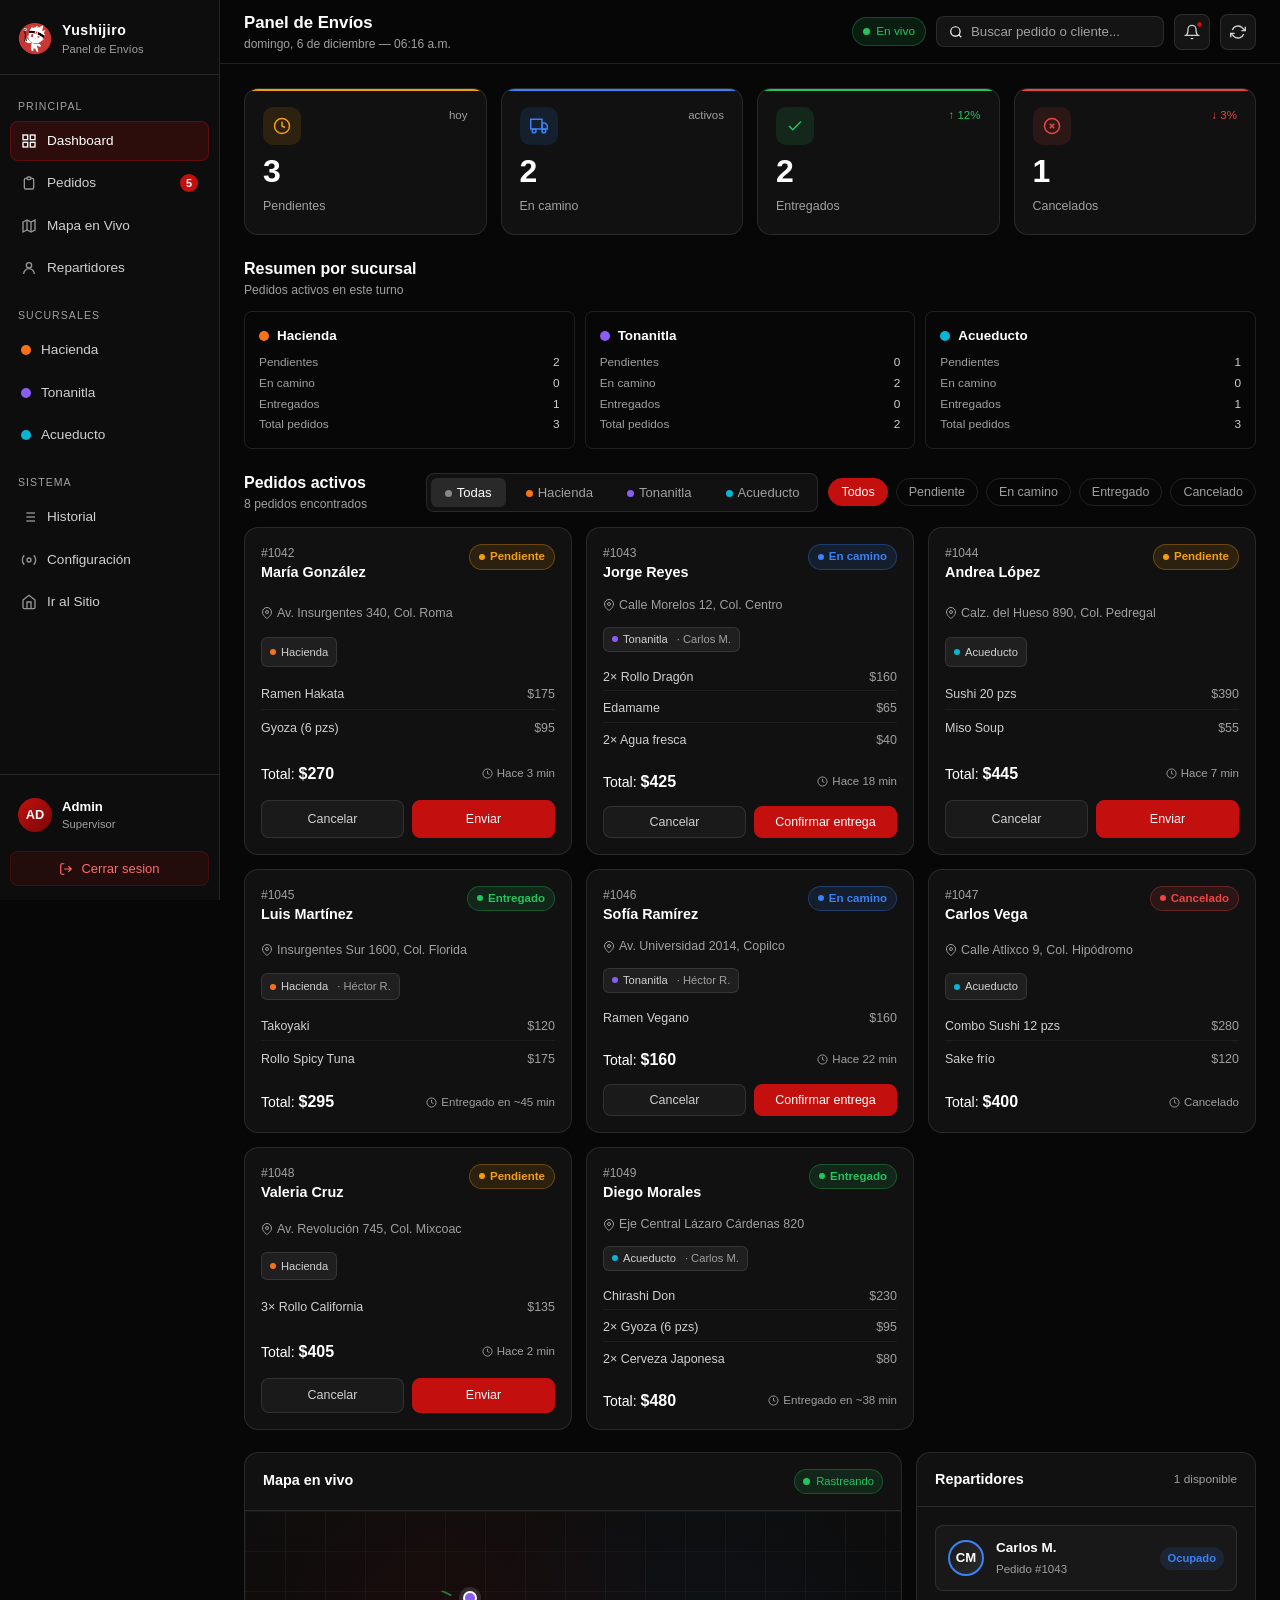
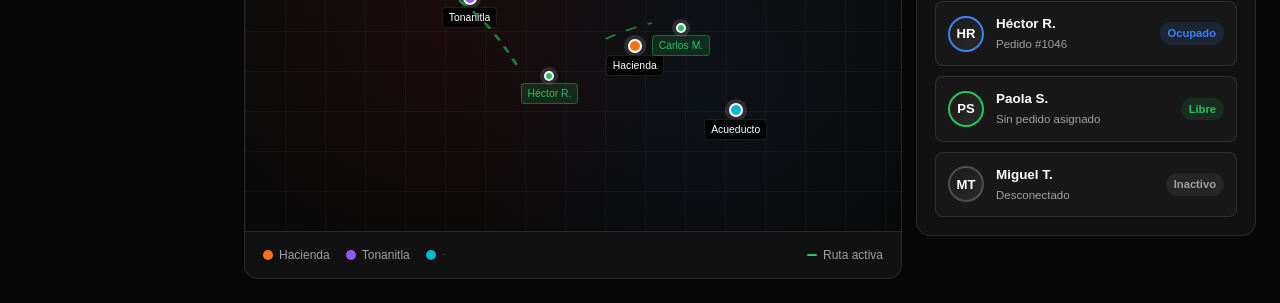
==== panel/index.html @ d5bc66e7 "Implementar seguridad: auth PHP, CORS, credenciales server-side - Mueve URL del VPS a config.php (gi" ====
<!DOCTYPE html>
<html lang="es">
<head>
    <meta charset="UTF-8">
    <meta name="viewport" content="width=device-width, initial-scale=1.0">
    <title>Panel de Envíos | Yushijiro San</title>
    <link rel="stylesheet" href="css/panel.css">
    <link rel="shortcut icon" href="../img/logo.png" type="image/x-icon">
    <link rel="preconnect" href="https://fonts.googleapis.com">
    <link rel="preconnect" href="https://fonts.gstatic.com" crossorigin>
    <link href="https://fonts.googleapis.com/css2?family=Viaoda+Libre&family=RocknRoll+One&display=swap" rel="stylesheet">
</head>
<body>

<!-- ===== SIDEBAR ===== -->
<aside class="sidebar" id="sidebar">
    <div class="sidebar-brand">
        <img src="../img/logo.png" alt="Logo Yushijiro">
        <div class="sidebar-brand-text">
            <strong>Yushijiro</strong>
            <span>Panel de Envíos</span>
        </div>
    </div>

    <nav class="sidebar-nav">
        <span class="nav-label">Principal</span>
        <a href="#" class="nav-item active">
            <svg width="16" height="16" viewBox="0 0 24 24" fill="none" stroke="currentColor" stroke-width="2"><rect x="3" y="3" width="7" height="7"/><rect x="14" y="3" width="7" height="7"/><rect x="3" y="14" width="7" height="7"/><rect x="14" y="14" width="7" height="7"/></svg>
            Dashboard
        </a>
        <a href="#pedidos" class="nav-item">
            <svg width="16" height="16" viewBox="0 0 24 24" fill="none" stroke="currentColor" stroke-width="2"><path d="M9 5H7a2 2 0 00-2 2v12a2 2 0 002 2h10a2 2 0 002-2V7a2 2 0 00-2-2h-2M9 5a2 2 0 002 2h2a2 2 0 002-2M9 5a2 2 0 012-2h2a2 2 0 012 2"/></svg>
            Pedidos
            <span class="nav-badge" id="badge-total">8</span>
        </a>
        <a href="#mapa" class="nav-item">
            <svg width="16" height="16" viewBox="0 0 24 24" fill="none" stroke="currentColor" stroke-width="2"><polygon points="3 6 9 3 15 6 21 3 21 18 15 21 9 18 3 21"/><line x1="9" y1="3" x2="9" y2="18"/><line x1="15" y1="6" x2="15" y2="21"/></svg>
            Mapa en Vivo
        </a>
        <a href="#repartidores" class="nav-item">
            <svg width="16" height="16" viewBox="0 0 24 24" fill="none" stroke="currentColor" stroke-width="2"><circle cx="12" cy="8" r="4"/><path d="M20 21a8 8 0 10-16 0"/></svg>
            Repartidores
        </a>

        <span class="nav-label" style="margin-top:8px">Sucursales</span>
        <a href="#" class="nav-item">
            <span style="width:10px;height:10px;border-radius:999px;background:#f97316;flex-shrink:0"></span>
            Hacienda
        </a>
        <a href="#" class="nav-item">
            <span style="width:10px;height:10px;border-radius:999px;background:#8b5cf6;flex-shrink:0"></span>
            Tonanitla
        </a>
        <a href="#" class="nav-item">
            <span style="width:10px;height:10px;border-radius:999px;background:#06b6d4;flex-shrink:0"></span>
            Acueducto
        </a>

        <span class="nav-label" style="margin-top:8px">Sistema</span>
        <a href="#" class="nav-item">
            <svg width="16" height="16" viewBox="0 0 24 24" fill="none" stroke="currentColor" stroke-width="2"><line x1="8" y1="6" x2="21" y2="6"/><line x1="8" y1="12" x2="21" y2="12"/><line x1="8" y1="18" x2="21" y2="18"/><line x1="3" y1="6" x2="3.01" y2="6"/><line x1="3" y1="12" x2="3.01" y2="12"/><line x1="3" y1="18" x2="3.01" y2="18"/></svg>
            Historial
        </a>
        <a href="#" class="nav-item">
            <svg width="16" height="16" viewBox="0 0 24 24" fill="none" stroke="currentColor" stroke-width="2"><circle cx="12" cy="12" r="3"/><path d="M19.07 4.93a10 10 0 010 14.14M4.93 4.93a10 10 0 000 14.14"/></svg>
            Configuración
        </a>
        <a href="../index.html" class="nav-item">
            <svg width="16" height="16" viewBox="0 0 24 24" fill="none" stroke="currentColor" stroke-width="2"><path d="M3 9l9-7 9 7v11a2 2 0 01-2 2H5a2 2 0 01-2-2z"/><polyline points="9 22 9 12 15 12 15 22"/></svg>
            Ir al Sitio
        </a>
    </nav>

    <div class="sidebar-footer">
        <div class="sidebar-user">
            <div class="avatar">AD</div>
            <div class="sidebar-user-info">
                <strong>Admin</strong>
                <span>Supervisor</span>
            </div>
        </div>
        <button onclick="cerrarSesionPanel()" style="width:100%;padding:9px 12px;margin-top:10px;background:rgba(196,15,15,0.12);border:1px solid rgba(196,15,15,0.2);border-radius:8px;color:#ff6b6b;font-size:13px;cursor:pointer;display:flex;align-items:center;gap:8px;justify-content:center;font-family:inherit;">
            <svg width="14" height="14" viewBox="0 0 24 24" fill="none" stroke="currentColor" stroke-width="2"><path d="M9 21H5a2 2 0 01-2-2V5a2 2 0 012-2h4M16 17l5-5-5-5M21 12H9"/></svg>
            Cerrar sesion
        </button>
    </div>
</aside>

<!-- ===== MAIN ===== -->
<div class="main">

    <!-- TOPBAR -->
    <header class="topbar">
        <div class="topbar-left">
            <div>
                <div class="topbar-title">Panel de Envíos</div>
                <div class="topbar-sub" id="fecha-hora">Cargando...</div>
            </div>
        </div>
        <div class="topbar-right">
            <div class="live-badge">
                <span class="live-dot"></span>
                En vivo
            </div>
            <div class="topbar-search">
                <svg width="14" height="14" viewBox="0 0 24 24" fill="none" stroke="currentColor" stroke-width="2"><circle cx="11" cy="11" r="8"/><line x1="21" y1="21" x2="16.65" y2="16.65"/></svg>
                <input type="text" placeholder="Buscar pedido o cliente..." id="search-input">
            </div>
            <button class="btn-icon notif" title="Notificaciones">
                <svg width="16" height="16" viewBox="0 0 24 24" fill="none" stroke="currentColor" stroke-width="2"><path d="M18 8A6 6 0 006 8c0 7-3 9-3 9h18s-3-2-3-9M13.73 21a2 2 0 01-3.46 0"/></svg>
                <span class="notif-dot"></span>
            </button>
            <button class="btn-icon" title="Actualizar" id="btn-refresh">
                <svg width="16" height="16" viewBox="0 0 24 24" fill="none" stroke="currentColor" stroke-width="2"><polyline points="23 4 23 10 17 10"/><polyline points="1 20 1 14 7 14"/><path d="M3.51 9a9 9 0 0114.85-3.36L23 10M1 14l4.64 4.36A9 9 0 0020.49 15"/></svg>
            </button>
        </div>
    </header>

    <!-- CONTENT -->
    <div class="content">

        <!-- STATS -->
        <div class="stats-grid">
            <div class="stat-card s-pendiente">
                <div class="stat-top">
                    <div class="stat-icon ic-pendiente">
                        <svg width="18" height="18" viewBox="0 0 24 24" fill="none" stroke="currentColor" stroke-width="2"><circle cx="12" cy="12" r="10"/><polyline points="12 6 12 12 16 14"/></svg>
                    </div>
                    <span class="stat-delta">hoy</span>
                </div>
                <div class="stat-num" id="count-pendiente">0</div>
                <div class="stat-label">Pendientes</div>
            </div>
            <div class="stat-card s-camino">
                <div class="stat-top">
                    <div class="stat-icon ic-camino">
                        <svg width="18" height="18" viewBox="0 0 24 24" fill="none" stroke="currentColor" stroke-width="2"><rect x="1" y="3" width="15" height="13"/><polygon points="16 8 20 8 23 11 23 16 16 16 16 8"/><circle cx="5.5" cy="18.5" r="2.5"/><circle cx="18.5" cy="18.5" r="2.5"/></svg>
                    </div>
                    <span class="stat-delta">activos</span>
                </div>
                <div class="stat-num" id="count-camino">0</div>
                <div class="stat-label">En camino</div>
            </div>
            <div class="stat-card s-entregado">
                <div class="stat-top">
                    <div class="stat-icon ic-entregado">
                        <svg width="18" height="18" viewBox="0 0 24 24" fill="none" stroke="currentColor" stroke-width="2"><polyline points="20 6 9 17 4 12"/></svg>
                    </div>
                    <span class="stat-delta up">↑ 12%</span>
                </div>
                <div class="stat-num" id="count-entregado">0</div>
                <div class="stat-label">Entregados</div>
            </div>
            <div class="stat-card s-cancelado">
                <div class="stat-top">
                    <div class="stat-icon ic-cancelado">
                        <svg width="18" height="18" viewBox="0 0 24 24" fill="none" stroke="currentColor" stroke-width="2"><circle cx="12" cy="12" r="10"/><line x1="15" y1="9" x2="9" y2="15"/><line x1="9" y1="9" x2="15" y2="15"/></svg>
                    </div>
                    <span class="stat-delta down">↓ 3%</span>
                </div>
                <div class="stat-num" id="count-cancelado">0</div>
                <div class="stat-label">Cancelados</div>
            </div>
        </div>

        <!-- RESUMEN SUCURSALES -->
        <div>
            <div class="section-header" style="margin-bottom:12px">
                <div>
                    <div class="section-title">Resumen por sucursal</div>
                    <div class="section-sub">Pedidos activos en este turno</div>
                </div>
            </div>
            <div class="branch-summary" id="branch-summary"></div>
        </div>

        <!-- PEDIDOS -->
        <div id="pedidos">
            <div class="section-header" style="margin-bottom:14px">
                <div>
                    <div class="section-title">Pedidos activos</div>
                    <div class="section-sub" id="orders-count-label">—</div>
                </div>
                <div style="display:flex;gap:10px;align-items:center;flex-wrap:wrap">
                    <div class="tabs">
                        <button class="tab active" data-branch="todos">
                            <span class="tab-dot" style="background:#888"></span>Todas
                        </button>
                        <button class="tab" data-branch="Hacienda">
                            <span class="tab-dot" style="background:#f97316"></span>Hacienda
                        </button>
                        <button class="tab" data-branch="Tonanitla">
                            <span class="tab-dot" style="background:#8b5cf6"></span>Tonanitla
                        </button>
                        <button class="tab" data-branch="Acueducto">
                            <span class="tab-dot" style="background:#06b6d4"></span>Acueducto
                        </button>
                    </div>
                    <div class="filters-row">
                        <button class="filter-btn active" data-status="todos">Todos</button>
                        <button class="filter-btn" data-status="pendiente">Pendiente</button>
                        <button class="filter-btn" data-status="en camino">En camino</button>
                        <button class="filter-btn" data-status="entregado">Entregado</button>
                        <button class="filter-btn" data-status="cancelado">Cancelado</button>
                    </div>
                </div>
            </div>
            <div class="orders-grid" id="orders-grid"></div>
        </div>

        <!-- MAPA + REPARTIDORES -->
        <div class="bottom-grid" id="mapa">
            <div class="panel-card">
                <div class="panel-card-header">
                    <h3>Mapa en vivo</h3>
                    <div class="live-badge" style="font-size:0.7rem;padding:3px 8px">
                        <span class="live-dot"></span>Rastreando
                    </div>
                </div>
                <div class="map-placeholder">
                    <div class="map-grid"></div>

                    <!-- Pines sucursales -->
                    <div class="map-pin hacienda" style="top:40%;left:55%">
                        <div class="map-pin-dot"></div>
                        <span class="map-pin-label">Hacienda</span>
                    </div>
                    <div class="map-pin tonanitla" style="top:25%;left:30%">
                        <div class="map-pin-dot"></div>
                        <span class="map-pin-label">Tonanitla</span>
                    </div>
                    <div class="map-pin acueducto" style="top:60%;left:70%">
                        <div class="map-pin-dot"></div>
                        <span class="map-pin-label">Acueducto</span>
                    </div>

                    <!-- Pines repartidores -->
                    <div class="map-pin repartidor" style="top:35%;left:62%">
                        <div class="map-pin-dot"></div>
                        <span class="map-pin-label" style="background:rgba(34,197,94,0.15);border-color:rgba(34,197,94,0.4);color:#22c55e">Carlos M.</span>
                    </div>
                    <div class="map-pin repartidor" style="top:50%;left:42%">
                        <div class="map-pin-dot"></div>
                        <span class="map-pin-label" style="background:rgba(34,197,94,0.15);border-color:rgba(34,197,94,0.4);color:#22c55e">Héctor R.</span>
                    </div>

                    <!-- SVG rutas -->
                    <svg class="map-route" viewBox="0 0 100 100" preserveAspectRatio="none">
                        <path d="M55,40 Q58,37 62,35" stroke="#22c55e" stroke-width="0.5" fill="none" stroke-dasharray="2,2" opacity="0.6"/>
                        <path d="M30,25 Q36,30 42,50" stroke="#22c55e" stroke-width="0.5" fill="none" stroke-dasharray="2,2" opacity="0.6"/>
                    </svg>
                </div>
                <div style="padding:14px 18px;border-top:1px solid var(--border);display:flex;gap:16px;flex-wrap:wrap">
                    <div style="display:flex;align-items:center;gap:6px;font-size:0.75rem;color:var(--gris)">
                        <span style="display:block;width:10px;height:10px;border-radius:999px;background:#f97316"></span> Hacienda
                    </div>
                    <div style="display:flex;align-items:center;gap:6px;font-size:0.75rem;color:var(--gris)">
                        <span style="display:block;width:10px;height:10px;border-radius:999px;background:#8b5cf6"></span> Tonanitla
                    </div>
                    <div style="display:flex;align-items:center;gap:6px;font-size:0.75px;color:var(--gris)">
                        <span style="display:block;width:10px;height:10px;border-radius:999px;background:#06b6d4;font-size:0.75rem"></span> Acueducto
                    </div>
                    <div style="display:flex;align-items:center;gap:6px;font-size:0.75rem;color:var(--gris);margin-left:auto">
                        <span style="display:block;width:10px;height:2px;background:#22c55e;border-radius:1px"></span> Ruta activa
                    </div>
                </div>
            </div>

            <!-- REPARTIDORES -->
            <div class="panel-card" id="repartidores">
                <div class="panel-card-header">
                    <h3>Repartidores</h3>
                    <span style="font-size:0.74rem;color:var(--gris)" id="rep-disponibles">—</span>
                </div>
                <div class="panel-card-body">
                    <div class="repartidor-list" id="rep-list"></div>
                </div>
            </div>
        </div>

    </div><!-- /content -->
</div><!-- /main -->

<script>
// ===== DATOS =====
const PEDIDOS = [
    { id:"#1042", cliente:"María González", tel:"55 1234 5678", dir:"Av. Insurgentes 340, Col. Roma", branch:"Hacienda", items:[{n:"Ramen Hakata",q:1,p:"$175"},{n:"Gyoza (6 pzs)",q:1,p:"$95"}], total:"$270", status:"pendiente", min:3, rep:null },
    { id:"#1043", cliente:"Jorge Reyes", tel:"55 9876 5432", dir:"Calle Morelos 12, Col. Centro", branch:"Tonanitla", items:[{n:"Rollo Dragón",q:2,p:"$160"},{n:"Edamame",q:1,p:"$65"},{n:"Agua fresca",q:2,p:"$40"}], total:"$425", status:"en camino", min:18, rep:"Carlos M." },
    { id:"#1044", cliente:"Andrea López", tel:"55 5555 1212", dir:"Calz. del Hueso 890, Col. Pedregal", branch:"Acueducto", items:[{n:"Sushi 20 pzs",q:1,p:"$390"},{n:"Miso Soup",q:1,p:"$55"}], total:"$445", status:"pendiente", min:7, rep:null },
    { id:"#1045", cliente:"Luis Martínez", tel:"55 4444 3333", dir:"Insurgentes Sur 1600, Col. Florida", branch:"Hacienda", items:[{n:"Takoyaki",q:1,p:"$120"},{n:"Rollo Spicy Tuna",q:1,p:"$175"}], total:"$295", status:"entregado", min:45, rep:"Héctor R." },
    { id:"#1046", cliente:"Sofía Ramírez", tel:"55 2222 7777", dir:"Av. Universidad 2014, Copilco", branch:"Tonanitla", items:[{n:"Ramen Vegano",q:1,p:"$160"}], total:"$160", status:"en camino", min:22, rep:"Héctor R." },
    { id:"#1047", cliente:"Carlos Vega", tel:"55 6666 8888", dir:"Calle Atlixco 9, Col. Hipódromo", branch:"Acueducto", items:[{n:"Combo Sushi 12 pzs",q:1,p:"$280"},{n:"Sake frío",q:1,p:"$120"}], total:"$400", status:"cancelado", min:0, rep:null },
    { id:"#1048", cliente:"Valeria Cruz", tel:"55 1111 9999", dir:"Av. Revolución 745, Col. Mixcoac", branch:"Hacienda", items:[{n:"Rollo California",q:3,p:"$135"}], total:"$405", status:"pendiente", min:2, rep:null },
    { id:"#1049", cliente:"Diego Morales", tel:"55 3333 6666", dir:"Eje Central Lázaro Cárdenas 820", branch:"Acueducto", items:[{n:"Chirashi Don",q:1,p:"$230"},{n:"Gyoza (6 pzs)",q:2,p:"$95"},{n:"Cerveza Japonesa",q:2,p:"$80"}], total:"$480", status:"entregado", min:38, rep:"Carlos M." },
];

const REPARTIDORES = [
    { nombre:"Carlos M.", inicial:"CM", tel:"55 0001 1111", status:"ocupado", pedido:"#1043" },
    { nombre:"Héctor R.", inicial:"HR", tel:"55 0002 2222", status:"ocupado", pedido:"#1046" },
    { nombre:"Paola S.", inicial:"PS", tel:"55 0003 3333", status:"libre", pedido:null },
    { nombre:"Miguel T.", inicial:"MT", tel:"55 0004 4444", status:"inactivo", pedido:null },
];

const BRANCH_COLORS = { Hacienda:"#f97316", Tonanitla:"#8b5cf6", Acueducto:"#06b6d4" };

// ===== ESTADO =====
let filtroSucursal = "todos";
let filtroStatus   = "todos";
let searchQ = "";

// ===== RELOJ =====
function updateClock() {
    const now = new Date();
    document.getElementById("fecha-hora").textContent =
        now.toLocaleDateString("es-MX",{weekday:"long",day:"numeric",month:"long"}) + " — " +
        now.toLocaleTimeString("es-MX",{hour:"2-digit",minute:"2-digit"});
}
setInterval(updateClock, 1000);
updateClock();

// ===== STATS =====
function renderStats() {
    const cnt = s => PEDIDOS.filter(p => p.status === s).length;
    document.getElementById("count-pendiente").textContent = cnt("pendiente");
    document.getElementById("count-camino").textContent    = cnt("en camino");
    document.getElementById("count-entregado").textContent = cnt("entregado");
    document.getElementById("count-cancelado").textContent = cnt("cancelado");
    document.getElementById("badge-total").textContent = cnt("pendiente") + cnt("en camino");
}

// ===== BRANCH SUMMARY =====
function renderBranchSummary() {
    const branches = ["Hacienda","Tonanitla","Acueducto"];
    const el = document.getElementById("branch-summary");
    el.innerHTML = branches.map(b => {
        const pedidos = PEDIDOS.filter(p => p.branch === b);
        const pend = pedidos.filter(p => p.status === "pendiente").length;
        const cam  = pedidos.filter(p => p.status === "en camino").length;
        const ent  = pedidos.filter(p => p.status === "entregado").length;
        return `<div class="branch-summary-card">
            <div class="bsc-top">
                <span class="bsc-dot" style="background:${BRANCH_COLORS[b]}"></span>
                <span class="bsc-name">${b}</span>
            </div>
            <div class="bsc-stats">
                <div class="bsc-stat"><span>Pendientes</span><span>${pend}</span></div>
                <div class="bsc-stat"><span>En camino</span><span>${cam}</span></div>
                <div class="bsc-stat"><span>Entregados</span><span>${ent}</span></div>
                <div class="bsc-stat"><span>Total pedidos</span><span>${pedidos.length}</span></div>
            </div>
        </div>`;
    }).join("");
}

// ===== ORDERS =====
function statusClass(s) {
    return { "pendiente":"sb-pendiente","en camino":"sb-camino","entregado":"sb-entregado","cancelado":"sb-cancelado" }[s] || "";
}
function statusLabel(s) {
    return { "pendiente":"Pendiente","en camino":"En camino","entregado":"Entregado","cancelado":"Cancelado" }[s] || s;
}
function timeLabel(p) {
    if (p.status === "entregado") return `Entregado en ~${p.min} min`;
    if (p.status === "cancelado") return "Cancelado";
    return `Hace ${p.min} min`;
}
function timeUrgent(p) {
    return p.status === "pendiente" && p.min >= 10;
}

function renderOrders() {
    let list = PEDIDOS.filter(p => {
        const bOk = filtroSucursal === "todos" || p.branch === filtroSucursal;
        const sOk = filtroStatus === "todos" || p.status === filtroStatus;
        const qOk = !searchQ || p.cliente.toLowerCase().includes(searchQ) || p.id.includes(searchQ);
        return bOk && sOk && qOk;
    });

    document.getElementById("orders-count-label").textContent = `${list.length} pedido${list.length !== 1 ? "s" : ""} encontrado${list.length !== 1 ? "s" : ""}`;

    const grid = document.getElementById("orders-grid");
    if (!list.length) {
        grid.innerHTML = `<div class="empty-state" style="grid-column:1/-1">
            <svg width="40" height="40" viewBox="0 0 24 24" fill="none" stroke="currentColor" stroke-width="1.5"><path d="M9 5H7a2 2 0 00-2 2v12a2 2 0 002 2h10a2 2 0 002-2V7a2 2 0 00-2-2h-2M9 5a2 2 0 002 2h2a2 2 0 002-2M9 5a2 2 0 012-2h2a2 2 0 012 2"/></svg>
            <p>Sin pedidos con estos filtros</p>
        </div>`;
        return;
    }

    grid.innerHTML = list.map(p => `
        <div class="order-card" data-id="${p.id}">
            <div class="order-card-top">
                <div class="order-num"><div>${p.id}</div><strong>${p.cliente}</strong></div>
                <span class="status-badge ${statusClass(p.status)}">${statusLabel(p.status)}</span>
            </div>

            <div class="order-customer">
                <span>
                    <svg width="12" height="12" viewBox="0 0 24 24" fill="none" stroke="currentColor" stroke-width="2"><path d="M21 10c0 7-9 13-9 13s-9-6-9-13a9 9 0 0118 0z"/><circle cx="12" cy="10" r="3"/></svg>
                    ${p.dir}
                </span>
            </div>

            <div class="order-branch-badge">
                <span class="branch-dot ${p.branch === "Hacienda" ? "bd-hacienda" : p.branch === "Tonanitla" ? "bd-tonanitla" : "bd-acueducto"}"></span>
                ${p.branch}
                ${p.rep ? `<span style="color:var(--gris);margin-left:4px">· ${p.rep}</span>` : ""}
            </div>

            <div class="order-items">
                ${p.items.map(i => `
                    <div class="order-item-row">
                        <span>${i.q > 1 ? i.q + "× " : ""}${i.n}</span>
                        <span>${i.p}</span>
                    </div>`).join("")}
            </div>

            <div class="order-footer">
                <div class="order-total">Total: <strong>${p.total}</strong></div>
                <div class="order-time ${timeUrgent(p) ? "urgent" : ""}">
                    <svg width="11" height="11" viewBox="0 0 24 24" fill="none" stroke="currentColor" stroke-width="2"><circle cx="12" cy="12" r="10"/><polyline points="12 6 12 12 16 14"/></svg>
                    ${timeLabel(p)}
                </div>
            </div>

            ${p.status === "pendiente" ? `
            <div class="order-actions">
                <button class="btn-order" onclick="cambiarStatus('${p.id}','cancelado')">Cancelar</button>
                <button class="btn-order primary" onclick="cambiarStatus('${p.id}','en camino')">Enviar</button>
            </div>` : ""}
            ${p.status === "en camino" ? `
            <div class="order-actions">
                <button class="btn-order" onclick="cambiarStatus('${p.id}','cancelado')">Cancelar</button>
                <button class="btn-order primary" onclick="cambiarStatus('${p.id}','entregado')">Confirmar entrega</button>
            </div>` : ""}
        </div>
    `).join("");
}

// ===== REPARTIDORES =====
function renderRepartidores() {
    const libres = REPARTIDORES.filter(r => r.status === "libre").length;
    document.getElementById("rep-disponibles").textContent = `${libres} disponible${libres !== 1 ? "s" : ""}`;
    document.getElementById("rep-list").innerHTML = REPARTIDORES.map(r => `
        <div class="repartidor-item">
            <div class="rep-avatar ${r.status}">${r.inicial}</div>
            <div class="rep-info">
                <strong>${r.nombre}</strong>
                <span>${r.pedido ? "Pedido " + r.pedido : r.status === "libre" ? "Sin pedido asignado" : "Desconectado"}</span>
            </div>
            <span class="rep-status ${r.status}">${r.status === "libre" ? "Libre" : r.status === "ocupado" ? "Ocupado" : "Inactivo"}</span>
        </div>
    `).join("");
}

// ===== ACCIONES =====
function cambiarStatus(id, nuevoStatus) {
    const p = PEDIDOS.find(x => x.id === id);
    if (!p) return;
    p.status = nuevoStatus;
    if (nuevoStatus === "en camino") {
        const libre = REPARTIDORES.find(r => r.status === "libre");
        if (libre) { libre.status = "ocupado"; libre.pedido = id; p.rep = libre.nombre; }
    }
    if (nuevoStatus === "entregado" || nuevoStatus === "cancelado") {
        const rep = REPARTIDORES.find(r => r.nombre === p.rep);
        if (rep) { rep.status = "libre"; rep.pedido = null; }
    }
    renderAll();
}

// ===== TABS & FILTERS =====
document.querySelectorAll(".tab").forEach(t => {
    t.addEventListener("click", () => {
        document.querySelectorAll(".tab").forEach(x => x.classList.remove("active"));
        t.classList.add("active");
        filtroSucursal = t.dataset.branch;
        renderOrders();
    });
});
document.querySelectorAll(".filter-btn").forEach(b => {
    b.addEventListener("click", () => {
        document.querySelectorAll(".filter-btn").forEach(x => x.classList.remove("active"));
        b.classList.add("active");
        filtroStatus = b.dataset.status;
        renderOrders();
    });
});
document.getElementById("search-input").addEventListener("input", e => {
    searchQ = e.target.value.toLowerCase().trim();
    renderOrders();
});
document.getElementById("btn-refresh").addEventListener("click", () => {
    renderAll();
    const btn = document.getElementById("btn-refresh");
    btn.style.transform = "rotate(360deg)";
    btn.style.transition = "transform 0.5s";
    setTimeout(() => { btn.style.transform = ""; btn.style.transition = ""; }, 500);
});

// ===== RENDER ALL =====
function renderAll() {
    renderStats();
    renderBranchSummary();
    renderOrders();
    renderRepartidores();
}

renderAll();

// Verificar autenticacion al cargar
(async function() {
    try {
        const r = await fetch('../api/panel-check.php', { credentials: 'same-origin' });
        if (!r.ok) window.location.replace('login.html');
    } catch { window.location.replace('login.html'); }
})();

async function cerrarSesionPanel() {
    await fetch('../api/panel-logout.php', { method: 'POST', credentials: 'same-origin' }).catch(() => {});
    window.location.replace('login.html');
}
</script>
</body>
</html>
---- panel/css/panel.css ----
/* ===== VARIABLES ===== */
:root {
    --negro: #070707;
    --negro-suave: #111111;
    --sidebar: #0d0d0d;
    --card: #111111;
    --card-hover: #161616;
    --border: rgba(255,255,255,0.1);
    --border-hover: rgba(255,255,255,0.22);
    --blanco: #ffffff;
    --gris: #a0a0a0;
    --gris-claro: #d0d0d0;
    --rojo: #c40f0f;
    --rojo-oscuro: #940b0b;
    --rojo-glow: rgba(196,15,15,0.18);

    --pendiente: #f59e0b;
    --pendiente-bg: rgba(245,158,11,0.12);
    --camino: #3b82f6;
    --camino-bg: rgba(59,130,246,0.12);
    --entregado: #22c55e;
    --entregado-bg: rgba(34,197,94,0.12);
    --cancelado: #ef4444;
    --cancelado-bg: rgba(239,68,68,0.12);

    --sidebar-w: 220px;
    --topbar-h: 64px;
    --radius: 14px;
    --radius-sm: 8px;
}

/* ===== RESET ===== */
*, *::before, *::after { margin: 0; padding: 0; box-sizing: border-box; }
html { scroll-behavior: smooth; }
body {
    background: var(--negro);
    color: var(--blanco);
    font-family: "Segoe UI", Tahoma, Geneva, Verdana, sans-serif;
    font-size: 0.9rem;
    line-height: 1.5;
    display: flex;
    min-height: 100vh;
}
a { color: inherit; text-decoration: none; }
button { cursor: pointer; font-family: inherit; }
img { display: block; max-width: 100%; }

/* ===== SIDEBAR ===== */
.sidebar {
    width: var(--sidebar-w);
    min-height: 100vh;
    background: var(--sidebar);
    border-right: 1px solid var(--border);
    display: flex;
    flex-direction: column;
    position: fixed;
    top: 0; left: 0;
    z-index: 100;
    transition: transform 0.3s ease;
}

.sidebar-brand {
    padding: 20px 18px 16px;
    border-bottom: 1px solid var(--border);
    display: flex;
    align-items: center;
    gap: 10px;
}
.sidebar-brand img { height: 34px; width: auto; }
.sidebar-brand-text { display: grid; }
.sidebar-brand-text strong { font-size: 0.88rem; letter-spacing: 0.04em; }
.sidebar-brand-text span { font-size: 0.7rem; color: var(--gris); }

.sidebar-nav { flex: 1; padding: 14px 10px; display: grid; gap: 2px; align-content: start; }
.nav-label {
    font-size: 0.66rem; text-transform: uppercase; letter-spacing: 0.1em;
    color: var(--gris); padding: 10px 8px 4px;
}
.nav-item {
    display: flex; align-items: center; gap: 10px;
    padding: 9px 10px; border-radius: var(--radius-sm);
    font-size: 0.85rem; color: var(--gris-claro);
    transition: background-color 0.2s ease, color 0.2s ease;
    border: 1px solid transparent;
}
.nav-item svg { flex-shrink: 0; opacity: 0.7; }
.nav-item:hover { background-color: rgba(255,255,255,0.06); color: var(--blanco); }
.nav-item:hover svg { opacity: 1; }
.nav-item.active {
    background-color: var(--rojo-glow);
    border-color: rgba(196,15,15,0.35);
    color: var(--blanco);
}
.nav-item.active svg { opacity: 1; }
.nav-badge {
    margin-left: auto; background: var(--rojo); color: #fff;
    font-size: 0.68rem; padding: 1px 6px; border-radius: 999px; font-weight: 600;
}

.sidebar-footer {
    padding: 14px 10px;
    border-top: 1px solid var(--border);
}
.sidebar-user {
    display: flex; align-items: center; gap: 10px;
    padding: 8px; border-radius: var(--radius-sm);
    transition: background-color 0.2s;
}
.sidebar-user:hover { background-color: rgba(255,255,255,0.06); }
.avatar {
    width: 34px; height: 34px; border-radius: 999px;
    background: linear-gradient(135deg, var(--rojo), #7a0707);
    display: flex; align-items: center; justify-content: center;
    font-size: 0.8rem; font-weight: 700; flex-shrink: 0;
}
.sidebar-user-info { display: grid; }
.sidebar-user-info strong { font-size: 0.82rem; }
.sidebar-user-info span { font-size: 0.7rem; color: var(--gris); }

/* ===== MAIN ===== */
.main {
    margin-left: var(--sidebar-w);
    flex: 1;
    display: flex;
    flex-direction: column;
    min-height: 100vh;
}

/* ===== TOPBAR ===== */
.topbar {
    height: var(--topbar-h);
    background: rgba(7,7,7,0.92);
    backdrop-filter: blur(12px);
    border-bottom: 1px solid var(--border);
    padding: 0 24px;
    display: flex; align-items: center; justify-content: space-between; gap: 16px;
    position: sticky; top: 0; z-index: 80;
}
.topbar-left { display: flex; align-items: center; gap: 14px; }
.topbar-title { font-size: 1.05rem; font-weight: 600; }
.topbar-sub { font-size: 0.75rem; color: var(--gris); }

.topbar-right { display: flex; align-items: center; gap: 10px; }

.topbar-search {
    display: flex; align-items: center; gap: 8px;
    background: rgba(255,255,255,0.06); border: 1px solid var(--border);
    border-radius: var(--radius-sm); padding: 7px 12px;
    transition: border-color 0.2s;
}
.topbar-search:focus-within { border-color: var(--border-hover); }
.topbar-search input {
    background: transparent; border: 0; outline: 0;
    color: var(--blanco); font-size: 0.83rem; width: 180px;
}
.topbar-search input::placeholder { color: var(--gris); }

.btn-icon {
    width: 36px; height: 36px; border-radius: var(--radius-sm);
    background: rgba(255,255,255,0.06); border: 1px solid var(--border);
    color: var(--gris-claro); display: flex; align-items: center; justify-content: center;
    transition: background-color 0.2s, color 0.2s, border-color 0.2s;
}
.btn-icon:hover { background-color: rgba(255,255,255,0.1); color: var(--blanco); border-color: var(--border-hover); }
.btn-icon.notif { position: relative; }
.notif-dot {
    position: absolute; top: 6px; right: 6px;
    width: 7px; height: 7px; border-radius: 999px;
    background: var(--rojo); border: 1px solid var(--negro);
}

.live-badge {
    display: flex; align-items: center; gap: 6px;
    background: var(--entregado-bg); border: 1px solid rgba(34,197,94,0.3);
    border-radius: 999px; padding: 5px 10px; font-size: 0.74rem; color: var(--entregado);
}
.live-dot { width: 7px; height: 7px; border-radius: 999px; background: var(--entregado); animation: pulse 1.8s infinite; }
@keyframes pulse { 0%,100% { opacity: 1; } 50% { opacity: 0.3; } }

/* ===== CONTENT ===== */
.content { padding: 24px; display: grid; gap: 22px; }

/* ===== STATS ===== */
.stats-grid {
    display: grid;
    grid-template-columns: repeat(4, minmax(0,1fr));
    gap: 14px;
}
.stat-card {
    background: var(--card); border: 1px solid var(--border);
    border-radius: var(--radius); padding: 18px;
    display: grid; gap: 10px;
    transition: border-color 0.25s, transform 0.25s;
    position: relative; overflow: hidden;
}
.stat-card::before {
    content: ""; position: absolute; top: 0; left: 0; right: 0; height: 2px;
}
.stat-card.s-pendiente::before { background: var(--pendiente); }
.stat-card.s-camino::before { background: var(--camino); }
.stat-card.s-entregado::before { background: var(--entregado); }
.stat-card.s-cancelado::before { background: var(--cancelado); }
.stat-card:hover { border-color: var(--border-hover); transform: translateY(-3px); }

.stat-top { display: flex; align-items: flex-start; justify-content: space-between; }
.stat-icon {
    width: 38px; height: 38px; border-radius: 10px;
    display: flex; align-items: center; justify-content: center;
}
.stat-icon.ic-pendiente { background: var(--pendiente-bg); color: var(--pendiente); }
.stat-icon.ic-camino    { background: var(--camino-bg);    color: var(--camino); }
.stat-icon.ic-entregado { background: var(--entregado-bg); color: var(--entregado); }
.stat-icon.ic-cancelado { background: var(--cancelado-bg); color: var(--cancelado); }
.stat-delta { font-size: 0.72rem; color: var(--gris); }
.stat-delta.up { color: var(--entregado); }
.stat-delta.down { color: var(--cancelado); }

.stat-num { font-size: 2rem; font-weight: 700; line-height: 1; }
.stat-label { font-size: 0.78rem; color: var(--gris); }

/* ===== SUCURSAL TABS ===== */
.section-header { display: flex; align-items: center; justify-content: space-between; flex-wrap: wrap; gap: 12px; }
.section-title { font-size: 1rem; font-weight: 600; }
.section-sub { font-size: 0.76rem; color: var(--gris); }

.tabs { display: flex; gap: 6px; background: var(--card); border: 1px solid var(--border); border-radius: var(--radius-sm); padding: 4px; }
.tab {
    padding: 7px 14px; border-radius: 6px; font-size: 0.82rem;
    border: 0; background: transparent; color: var(--gris);
    transition: background-color 0.2s, color 0.2s;
}
.tab:hover { color: var(--blanco); }
.tab.active { background: rgba(255,255,255,0.1); color: var(--blanco); }
.tab .tab-dot {
    display: inline-block; width: 7px; height: 7px; border-radius: 999px;
    margin-right: 5px; vertical-align: middle;
}

.filters-row { display: flex; align-items: center; gap: 8px; flex-wrap: wrap; }
.filter-btn {
    padding: 6px 12px; border-radius: 999px; font-size: 0.78rem;
    border: 1px solid var(--border); background: transparent; color: var(--gris);
    transition: all 0.2s;
}
.filter-btn:hover { border-color: var(--border-hover); color: var(--blanco); }
.filter-btn.active { background: var(--rojo); border-color: var(--rojo); color: #fff; }

/* ===== ORDERS GRID ===== */
.orders-grid { display: grid; grid-template-columns: repeat(auto-fill, minmax(300px, 1fr)); gap: 14px; }

.order-card {
    background: var(--card); border: 1px solid var(--border);
    border-radius: var(--radius); padding: 16px;
    display: grid; gap: 12px;
    transition: border-color 0.25s, transform 0.25s, box-shadow 0.25s;
    position: relative; overflow: hidden;
    cursor: pointer;
}
.order-card:hover { border-color: var(--border-hover); transform: translateY(-3px); box-shadow: 0 12px 30px rgba(0,0,0,0.3); background: var(--card-hover); }

.order-card-top { display: flex; align-items: flex-start; justify-content: space-between; gap: 8px; }
.order-num { font-size: 0.75rem; color: var(--gris); }
.order-num strong { color: var(--blanco); font-size: 0.9rem; }

.status-badge {
    display: inline-flex; align-items: center; gap: 5px;
    padding: 3px 9px; border-radius: 999px; font-size: 0.72rem; font-weight: 600;
}
.status-badge::before { content: ""; width: 6px; height: 6px; border-radius: 999px; background: currentColor; }
.sb-pendiente { background: var(--pendiente-bg); color: var(--pendiente); border: 1px solid rgba(245,158,11,0.3); }
.sb-camino    { background: var(--camino-bg);    color: var(--camino);    border: 1px solid rgba(59,130,246,0.3); }
.sb-entregado { background: var(--entregado-bg); color: var(--entregado); border: 1px solid rgba(34,197,94,0.3); }
.sb-cancelado { background: var(--cancelado-bg); color: var(--cancelado); border: 1px solid rgba(239,68,68,0.3); }

.order-customer { display: grid; gap: 2px; }
.order-customer strong { font-size: 0.9rem; }
.order-customer span { font-size: 0.78rem; color: var(--gris); display: flex; align-items: center; gap: 4px; }

.order-branch-badge {
    display: inline-flex; align-items: center; gap: 5px;
    padding: 3px 8px; border-radius: 6px; font-size: 0.7rem;
    background: rgba(255,255,255,0.06); border: 1px solid var(--border); color: var(--gris-claro);
    width: fit-content;
}
.branch-dot { width: 6px; height: 6px; border-radius: 999px; }
.bd-hacienda  { background: #f97316; }
.bd-tonanitla { background: #8b5cf6; }
.bd-acueducto { background: #06b6d4; }

.order-items { display: grid; gap: 4px; }
.order-item-row {
    display: flex; align-items: center; justify-content: space-between;
    font-size: 0.78rem; color: var(--gris-claro);
    padding: 4px 0; border-bottom: 1px solid rgba(255,255,255,0.05);
}
.order-item-row:last-child { border-bottom: 0; }
.order-item-row span:last-child { color: var(--gris); }

.order-footer { display: flex; align-items: center; justify-content: space-between; padding-top: 4px; }
.order-total { font-size: 0.88rem; }
.order-total strong { font-size: 1rem; }
.order-time { display: flex; align-items: center; gap: 4px; font-size: 0.72rem; color: var(--gris); }
.order-time.urgent { color: var(--cancelado); }

.order-actions { display: grid; grid-template-columns: 1fr 1fr; gap: 8px; }
.btn-order {
    padding: 8px; border-radius: var(--radius-sm); font-size: 0.78rem; font-weight: 500;
    border: 1px solid var(--border); background: rgba(255,255,255,0.04); color: var(--gris-claro);
    transition: all 0.2s;
}
.btn-order:hover { background: rgba(255,255,255,0.1); color: var(--blanco); border-color: var(--border-hover); }
.btn-order.primary { background: var(--rojo); border-color: var(--rojo); color: #fff; }
.btn-order.primary:hover { background: var(--rojo-oscuro); border-color: var(--rojo-oscuro); }

/* ===== MAPA + REPARTIDORES ===== */
.bottom-grid { display: grid; grid-template-columns: 1fr 340px; gap: 14px; align-items: start; }

.panel-card {
    background: var(--card); border: 1px solid var(--border);
    border-radius: var(--radius); overflow: hidden;
}
.panel-card-header {
    padding: 16px 18px; border-bottom: 1px solid var(--border);
    display: flex; align-items: center; justify-content: space-between;
}
.panel-card-header h3 { font-size: 0.9rem; }
.panel-card-body { padding: 18px; }

.map-placeholder {
    background:
        radial-gradient(circle at 30% 40%, rgba(196,15,15,0.08), transparent 50%),
        radial-gradient(circle at 70% 60%, rgba(59,130,246,0.06), transparent 50%),
        linear-gradient(180deg, #0d0d0d, #090909);
    height: 320px;
    display: flex; align-items: center; justify-content: center;
    position: relative; overflow: hidden;
}
.map-grid {
    position: absolute; inset: 0;
    background-image:
        linear-gradient(rgba(255,255,255,0.03) 1px, transparent 1px),
        linear-gradient(90deg, rgba(255,255,255,0.03) 1px, transparent 1px);
    background-size: 40px 40px;
}
.map-pin {
    position: absolute; display: flex; flex-direction: column; align-items: center; gap: 2px;
}
.map-pin-dot {
    width: 14px; height: 14px; border-radius: 999px;
    border: 2px solid #fff; box-shadow: 0 0 0 4px rgba(255,255,255,0.12);
    animation: pingMap 2s infinite;
}
@keyframes pingMap { 0%,100% { box-shadow: 0 0 0 4px rgba(255,255,255,0.12); } 50% { box-shadow: 0 0 0 8px rgba(255,255,255,0.04); } }
.map-pin-label {
    font-size: 0.65rem; background: rgba(0,0,0,0.8); border: 1px solid var(--border);
    padding: 2px 6px; border-radius: 4px; white-space: nowrap;
}
.map-pin.hacienda  .map-pin-dot { background: #f97316; }
.map-pin.tonanitla .map-pin-dot { background: #8b5cf6; }
.map-pin.acueducto .map-pin-dot { background: #06b6d4; }
.map-pin.repartidor .map-pin-dot { background: #22c55e; width: 10px; height: 10px; }
.map-route {
    position: absolute; top: 0; left: 0; width: 100%; height: 100%;
    pointer-events: none;
}
.map-empty-label { position: relative; z-index: 1; font-size: 0.8rem; color: var(--gris); }

/* ===== REPARTIDORES ===== */
.repartidor-list { display: grid; gap: 10px; }
.repartidor-item {
    display: flex; align-items: center; gap: 12px;
    padding: 12px; border-radius: var(--radius-sm);
    border: 1px solid var(--border); background: rgba(255,255,255,0.03);
    transition: border-color 0.2s, background-color 0.2s;
}
.repartidor-item:hover { border-color: var(--border-hover); background: rgba(255,255,255,0.05); }
.rep-avatar {
    width: 36px; height: 36px; border-radius: 999px; flex-shrink: 0;
    display: flex; align-items: center; justify-content: center;
    font-size: 0.82rem; font-weight: 700;
    background: linear-gradient(135deg, #1a1a1a, #2a2a2a);
    border: 2px solid;
}
.rep-avatar.libre     { border-color: var(--entregado); }
.rep-avatar.ocupado   { border-color: var(--camino); }
.rep-avatar.inactivo  { border-color: rgba(255,255,255,0.2); }
.rep-info { flex: 1; display: grid; gap: 2px; }
.rep-info strong { font-size: 0.84rem; }
.rep-info span { font-size: 0.72rem; color: var(--gris); }
.rep-status { font-size: 0.7rem; padding: 3px 8px; border-radius: 999px; font-weight: 600; }
.rep-status.libre    { background: var(--entregado-bg); color: var(--entregado); }
.rep-status.ocupado  { background: var(--camino-bg);    color: var(--camino); }
.rep-status.inactivo { background: rgba(255,255,255,0.06); color: var(--gris); }

/* ===== RESUMEN SUCURSALES ===== */
.branch-summary { display: grid; grid-template-columns: repeat(3,1fr); gap: 10px; }
.branch-summary-card {
    border: 1px solid var(--border); border-radius: var(--radius-sm);
    padding: 14px; display: grid; gap: 8px;
    transition: border-color 0.2s;
}
.branch-summary-card:hover { border-color: var(--border-hover); }
.bsc-top { display: flex; align-items: center; gap: 8px; }
.bsc-dot { width: 10px; height: 10px; border-radius: 999px; }
.bsc-name { font-size: 0.84rem; font-weight: 600; }
.bsc-stats { display: grid; gap: 3px; }
.bsc-stat { display: flex; justify-content: space-between; font-size: 0.74rem; color: var(--gris); }
.bsc-stat span:last-child { color: var(--gris-claro); font-weight: 500; }

/* ===== EMPTY STATE ===== */
.empty-state { text-align: center; padding: 48px 20px; color: var(--gris); }
.empty-state svg { opacity: 0.3; margin: 0 auto 12px; }
.empty-state p { font-size: 0.84rem; }

/* ===== SCROLLBAR ===== */
::-webkit-scrollbar { width: 6px; }
::-webkit-scrollbar-track { background: transparent; }
::-webkit-scrollbar-thumb { background: rgba(255,255,255,0.12); border-radius: 3px; }
::-webkit-scrollbar-thumb:hover { background: rgba(255,255,255,0.22); }

/* ===== RESPONSIVE ===== */
@media (max-width: 1100px) {
    .stats-grid { grid-template-columns: repeat(2,1fr); }
    .bottom-grid { grid-template-columns: 1fr; }
}
@media (max-width: 860px) {
    :root { --sidebar-w: 0px; }
    .sidebar { transform: translateX(-220px); }
    .sidebar.open { transform: translateX(0); width: 220px; }
    .topbar { padding: 0 16px; }
    .content { padding: 16px; }
    .branch-summary { grid-template-columns: 1fr; }
}
@media (max-width: 620px) {
    .stats-grid { grid-template-columns: 1fr 1fr; }
    .orders-grid { grid-template-columns: 1fr; }
    .topbar-search { display: none; }
}
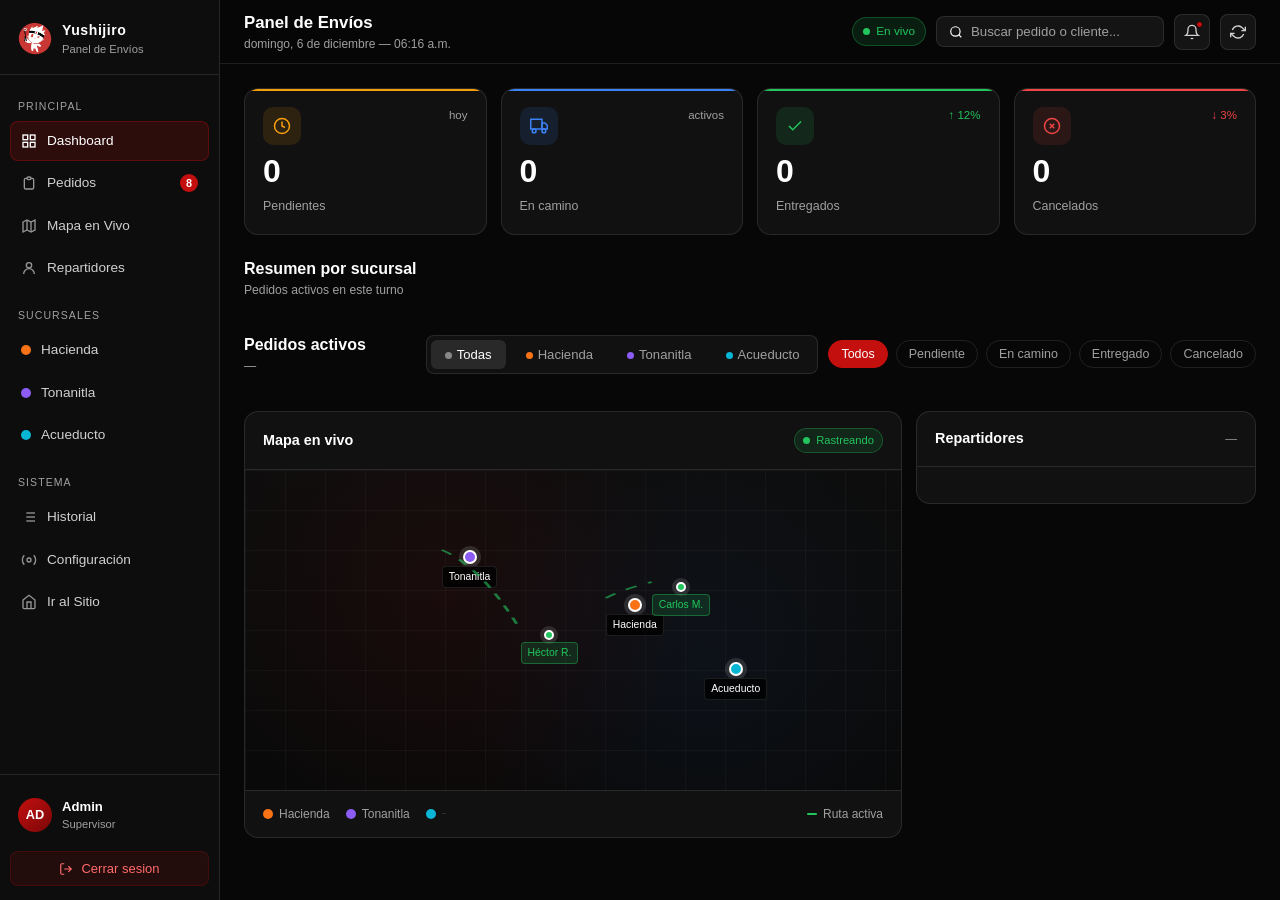
==== commit 3f0612d9: "Implementar sistema completo de pedidos a domicilio - App repartidor: polling real cada 15s, marcar " ====
--- a/panel/index.html
+++ b/panel/index.html
@@ -282,31 +282,71 @@
 </div><!-- /main -->
 
 <script>
-// ===== DATOS =====
-const PEDIDOS = [
-    { id:"#1042", cliente:"María González", tel:"55 1234 5678", dir:"Av. Insurgentes 340, Col. Roma", branch:"Hacienda", items:[{n:"Ramen Hakata",q:1,p:"$175"},{n:"Gyoza (6 pzs)",q:1,p:"$95"}], total:"$270", status:"pendiente", min:3, rep:null },
-    { id:"#1043", cliente:"Jorge Reyes", tel:"55 9876 5432", dir:"Calle Morelos 12, Col. Centro", branch:"Tonanitla", items:[{n:"Rollo Dragón",q:2,p:"$160"},{n:"Edamame",q:1,p:"$65"},{n:"Agua fresca",q:2,p:"$40"}], total:"$425", status:"en camino", min:18, rep:"Carlos M." },
-    { id:"#1044", cliente:"Andrea López", tel:"55 5555 1212", dir:"Calz. del Hueso 890, Col. Pedregal", branch:"Acueducto", items:[{n:"Sushi 20 pzs",q:1,p:"$390"},{n:"Miso Soup",q:1,p:"$55"}], total:"$445", status:"pendiente", min:7, rep:null },
-    { id:"#1045", cliente:"Luis Martínez", tel:"55 4444 3333", dir:"Insurgentes Sur 1600, Col. Florida", branch:"Hacienda", items:[{n:"Takoyaki",q:1,p:"$120"},{n:"Rollo Spicy Tuna",q:1,p:"$175"}], total:"$295", status:"entregado", min:45, rep:"Héctor R." },
-    { id:"#1046", cliente:"Sofía Ramírez", tel:"55 2222 7777", dir:"Av. Universidad 2014, Copilco", branch:"Tonanitla", items:[{n:"Ramen Vegano",q:1,p:"$160"}], total:"$160", status:"en camino", min:22, rep:"Héctor R." },
-    { id:"#1047", cliente:"Carlos Vega", tel:"55 6666 8888", dir:"Calle Atlixco 9, Col. Hipódromo", branch:"Acueducto", items:[{n:"Combo Sushi 12 pzs",q:1,p:"$280"},{n:"Sake frío",q:1,p:"$120"}], total:"$400", status:"cancelado", min:0, rep:null },
-    { id:"#1048", cliente:"Valeria Cruz", tel:"55 1111 9999", dir:"Av. Revolución 745, Col. Mixcoac", branch:"Hacienda", items:[{n:"Rollo California",q:3,p:"$135"}], total:"$405", status:"pendiente", min:2, rep:null },
-    { id:"#1049", cliente:"Diego Morales", tel:"55 3333 6666", dir:"Eje Central Lázaro Cárdenas 820", branch:"Acueducto", items:[{n:"Chirashi Don",q:1,p:"$230"},{n:"Gyoza (6 pzs)",q:2,p:"$95"},{n:"Cerveza Japonesa",q:2,p:"$80"}], total:"$480", status:"entregado", min:38, rep:"Carlos M." },
-];
-
-const REPARTIDORES = [
-    { nombre:"Carlos M.", inicial:"CM", tel:"55 0001 1111", status:"ocupado", pedido:"#1043" },
-    { nombre:"Héctor R.", inicial:"HR", tel:"55 0002 2222", status:"ocupado", pedido:"#1046" },
-    { nombre:"Paola S.", inicial:"PS", tel:"55 0003 3333", status:"libre", pedido:null },
-    { nombre:"Miguel T.", inicial:"MT", tel:"55 0004 4444", status:"inactivo", pedido:null },
-];
+// ===== DATOS (desde API) =====
+let PEDIDOS      = [];
+let REPARTIDORES = [];
 
 const BRANCH_COLORS = { Hacienda:"#f97316", Tonanitla:"#8b5cf6", Acueducto:"#06b6d4" };
+const STATUS_MAP = { pending:"pendiente", assigned:"asignado", on_way:"en camino", delivered:"entregado", cancelled:"cancelado" };
 
 // ===== ESTADO =====
 let filtroSucursal = "todos";
 let filtroStatus   = "todos";
 let searchQ = "";
+
+// ===== CARGA DESDE API =====
+async function loadData() {
+    try {
+        const [ordRes, repRes] = await Promise.all([
+            fetch('../api/orders.php', { credentials:'same-origin' }),
+            fetch('../api/drivers.php', { credentials:'same-origin' })
+        ]);
+        const ordData = await ordRes.json();
+        const repData = await repRes.json();
+
+        if (ordData.ok) {
+            PEDIDOS = ordData.orders.map(o => ({
+                id:       '#' + String(o.id).padStart(4,'0'),
+                _id:      o.id,
+                cliente:  o.customer_name,
+                tel:      o.customer_phone,
+                dir:      o.customer_address,
+                branch:   o.branch_name,
+                branch_id:o.branch_id,
+                items:    (o.items||[]).map(i => ({ n:i.name, q:i.quantity, p:'$'+Number(i.unit_price).toFixed(0) })),
+                total:    '$' + Number(o.total).toFixed(0),
+                status:   STATUS_MAP[o.status] || o.status,
+                _status:  o.status,
+                payment:  o.payment_method,
+                change:   o.change_amount,
+                min:      Math.floor((Date.now() - new Date(o.created_at).getTime()) / 60000),
+                rep:      o.driver_name || null,
+                driver_id:o.driver_id,
+            }));
+        }
+
+        if (repData.ok) {
+            REPARTIDORES = repData.drivers.map(d => {
+                const assigned = PEDIDOS.find(p => p.driver_id == d.id && ['asignado','en camino'].includes(p.status));
+                return {
+                    id:      d.id,
+                    nombre:  d.name,
+                    inicial: d.name.split(' ').map(w=>w[0]).join('').slice(0,2).toUpperCase(),
+                    tel:     d.phone,
+                    status:  d.status === 'available' ? 'libre' : d.status === 'busy' ? 'ocupado' : 'inactivo',
+                    pedido:  assigned ? assigned.id : null,
+                };
+            });
+        }
+
+        renderAll();
+    } catch(e) {
+        console.error('Error cargando datos:', e);
+    }
+}
+
+// Polling cada 12 segundos
+setInterval(loadData, 12000);
 
 // ===== RELOJ =====
 function updateClock() {
@@ -423,10 +463,13 @@
                 </div>
             </div>
 
-            ${p.status === "pendiente" ? `
-            <div class="order-actions">
-                <button class="btn-order" onclick="cambiarStatus('${p.id}','cancelado')">Cancelar</button>
-                <button class="btn-order primary" onclick="cambiarStatus('${p.id}','en camino')">Enviar</button>
+            ${(p.status === "pendiente" || p.status === "asignado") ? `
+            <div class="order-actions" style="flex-direction:column;gap:8px">
+                ${!p.driver_id ? renderDriverSelect(p.id, p.branch_id) : ""}
+                <div style="display:flex;gap:6px;width:100%">
+                    <button class="btn-order" onclick="cambiarStatus('${p.id}','cancelado')" style="flex:1">Cancelar</button>
+                    <button class="btn-order primary" onclick="cambiarStatus('${p.id}','en camino')" style="flex:1">Enviar</button>
+                </div>
             </div>` : ""}
             ${p.status === "en camino" ? `
             <div class="order-actions">
@@ -454,19 +497,30 @@
 }
 
 // ===== ACCIONES =====
-function cambiarStatus(id, nuevoStatus) {
+const STATUS_REVERSE = { pendiente:"pending", asignado:"assigned", "en camino":"on_way", entregado:"delivered", cancelado:"cancelled" };
+
+async function cambiarStatus(id, nuevoStatus, driverId = null) {
     const p = PEDIDOS.find(x => x.id === id);
     if (!p) return;
-    p.status = nuevoStatus;
-    if (nuevoStatus === "en camino") {
-        const libre = REPARTIDORES.find(r => r.status === "libre");
-        if (libre) { libre.status = "ocupado"; libre.pedido = id; p.rep = libre.nombre; }
+
+    const body = { order_id: p._id, status: STATUS_REVERSE[nuevoStatus] || nuevoStatus };
+    if (driverId) body.driver_id = driverId;
+
+    try {
+        await fetch('../api/update-status.php', {
+            method: 'POST',
+            headers: { 'Content-Type': 'application/json' },
+            credentials: 'same-origin',
+            body: JSON.stringify(body)
+        });
+        await loadData();
+    } catch(e) {
+        console.error('Error actualizando status:', e);
     }
-    if (nuevoStatus === "entregado" || nuevoStatus === "cancelado") {
-        const rep = REPARTIDORES.find(r => r.nombre === p.rep);
-        if (rep) { rep.status = "libre"; rep.pedido = null; }
-    }
-    renderAll();
+}
+
+async function asignarRepartidor(orderId, driverId) {
+    await cambiarStatus(orderId, "asignado", driverId);
 }
 
 // ===== TABS & FILTERS =====
@@ -506,7 +560,18 @@
     renderRepartidores();
 }
 
-renderAll();
+// Selector de repartidor para asignar manualmente desde el panel
+function renderDriverSelect(orderId, branchId) {
+    const libres = REPARTIDORES.filter(r => r.status === 'libre');
+    if (!libres.length) return `<span style="font-size:12px;color:var(--gris)">Sin repartidores disponibles</span>`;
+    const opts = libres.map(r => `<option value="${r.id}">${r.nombre}</option>`).join('');
+    return `<div style="display:flex;gap:6px;align-items:center;margin-top:4px">
+        <select id="sel-${orderId}" style="flex:1;padding:6px 8px;background:var(--card-bg,#181818);border:1px solid var(--border);border-radius:6px;color:#fff;font-size:12px">${opts}</select>
+        <button class="btn-order primary" onclick="asignarRepartidor('${orderId}', document.getElementById('sel-${orderId}').value)" style="font-size:12px;padding:7px 12px">Asignar</button>
+    </div>`;
+}
+
+loadData();
 
 // Verificar autenticacion al cargar
 (async function() {
